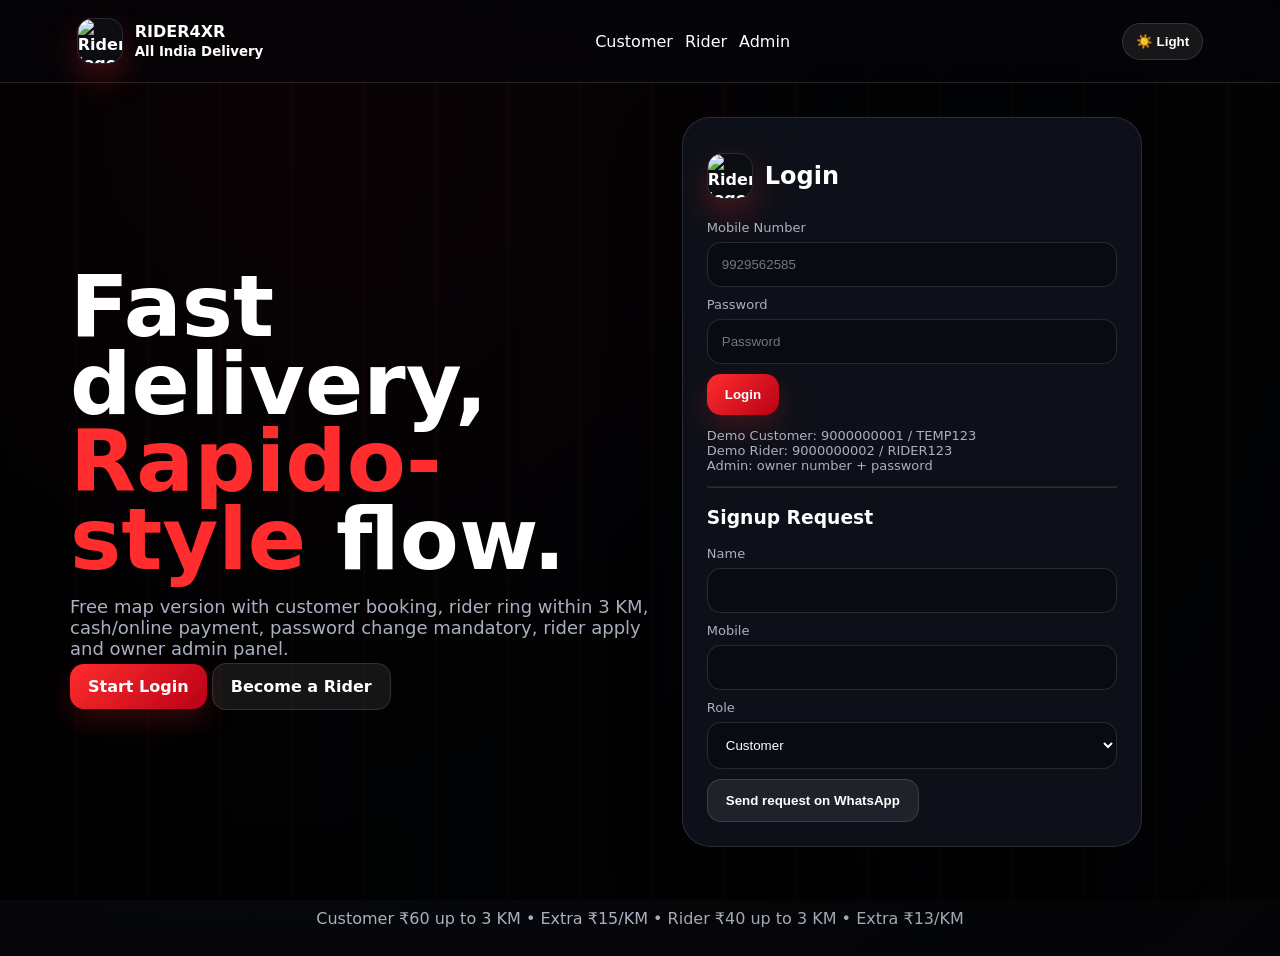
==== admin.html @ 963348f4 "Add files via upload" ====
<!doctype html><html><head><meta charset='utf-8'><meta name='viewport' content='width=device-width,initial-scale=1'><title>Admin - Rider4XR</title><script>document.documentElement.dataset.theme=localStorage.r4Theme||'dark'</script><link rel='stylesheet' href='style.css'></head><body onload='loadAdmin()'><header><div class='brand'><div class='logo'><img src='assets/logo_icon.png' alt='Rider4XR logo'></div><div>Owner Admin<br><small>Only owner login</small></div></div><button class='ghost' onclick='logout()'>Logout</button></header><main class='wrap'><div class='stats'><div class='stat'><small>Orders</small><b id='totalOrders'>0</b></div><div class='stat'><small>Collection</small><b id='collection'>₹0</b></div><div class='stat'><small>Rider Payout</small><b id='payout'>₹0</b></div><div class='stat'><small>Margin</small><b id='margin'>₹0</b></div></div><div class='grid' style='margin-top:18px;grid-template-columns:1fr 1fr'><section class='card'><h2>Rider/Customer Applications</h2><div id='apps' class='list'></div></section><section class='card'><h2>All Payments Together</h2><p class='hint'>Customer full payment yahan show hoga. Rider payout admin manually handle karega.</p><div id='allRides' class='list'></div></section></div></main><script src='app.js'></script></body></html>
---- style.css ----
:root{--bg:#07080c;--card:rgba(17,20,30,.82);--card2:#121622;--red:#ff2d2d;--red2:#b90016;--text:#fff;--muted:#aab0c0;--line:rgba(255,255,255,.12);--green:#23d18b}*{box-sizing:border-box}body{margin:0;font-family:Inter,system-ui,Segoe UI,Arial,sans-serif;background:radial-gradient(circle at 20% 10%,#2a0b14 0,#07080c 44%,#050507 100%);color:var(--text)}a{color:inherit;text-decoration:none}.bg-video{position:fixed;inset:0;background:linear-gradient(90deg,rgba(0,0,0,.82),rgba(0,0,0,.45)),url('assets/hero.png') center/cover no-repeat;filter:saturate(1.1);z-index:-2}.bg-video:after{content:"";position:absolute;inset:0;background:repeating-linear-gradient(90deg,transparent 0 70px,rgba(255,45,45,.05) 71px 72px);animation:move 9s linear infinite}@keyframes move{to{transform:translateX(140px)}}header{display:flex;justify-content:space-between;align-items:center;padding:18px 6vw;border-bottom:1px solid var(--line);backdrop-filter:blur(12px);position:sticky;top:0;z-index:10;background:rgba(5,6,10,.6)}.brand{display:flex;align-items:center;gap:12px;font-weight:900}.logo{width:46px;height:46px;border-radius:15px;background:linear-gradient(135deg,var(--red),#700);display:grid;place-items:center;box-shadow:0 14px 32px rgba(255,45,45,.25)}.nav{display:flex;gap:12px;align-items:center}.btn,button{border:0;border-radius:14px;padding:13px 18px;background:linear-gradient(135deg,var(--red),var(--red2));color:white;font-weight:800;cursor:pointer;box-shadow:0 12px 28px rgba(255,45,45,.2)}button.ghost,.ghost{background:rgba(255,255,255,.08);box-shadow:none;border:1px solid var(--line)}.wrap{max-width:1180px;margin:auto;padding:34px 20px}.hero{min-height:78vh;display:grid;grid-template-columns:1.05fr .95fr;gap:28px;align-items:center}.hero h1{font-size:clamp(42px,7vw,86px);line-height:.9;margin:0 0 16px}.accent{color:var(--red)}.sub{color:var(--muted);font-size:18px;max-width:620px}.card{background:var(--card);border:1px solid var(--line);border-radius:28px;padding:24px;backdrop-filter:blur(18px);box-shadow:0 30px 70px rgba(0,0,0,.38)}.grid{display:grid;grid-template-columns:repeat(3,1fr);gap:16px}.field{display:flex;flex-direction:column;gap:7px;margin:10px 0}label{color:var(--muted);font-size:13px}input,select,textarea{width:100%;padding:14px;border-radius:14px;border:1px solid var(--line);background:#090b12;color:#fff;outline:none}textarea{min-height:80px}.login-page{min-height:100vh;display:grid;place-items:center;padding:20px}.login-card{width:min(460px,94vw)}.hidden{display:none!important}.hint{color:var(--muted);font-size:13px}.panel{display:grid;grid-template-columns:360px 1fr;gap:18px}.map{height:72vh;border-radius:24px;overflow:hidden;border:1px solid var(--line);background:#111}.stats{display:grid;grid-template-columns:repeat(4,1fr);gap:12px}.stat{background:rgba(255,255,255,.06);border:1px solid var(--line);border-radius:18px;padding:16px}.stat b{display:block;font-size:24px}.list{display:grid;gap:10px}.item{padding:14px;border-radius:16px;background:rgba(255,255,255,.06);border:1px solid var(--line)}.pay{display:flex;gap:8px}.pay button{flex:1}.pill{display:inline-flex;padding:6px 10px;border-radius:99px;background:rgba(35,209,139,.13);color:#82ffc9;font-weight:800;font-size:12px}.swipe{height:62px;border-radius:32px;background:#10131e;border:1px solid var(--line);position:relative;overflow:hidden;display:flex;align-items:center;justify-content:center;color:#fff;font-weight:900;user-select:none;margin-top:14px}.knob{position:absolute;left:6px;width:50px;height:50px;border-radius:50%;background:linear-gradient(135deg,var(--red),#8b0011);display:grid;place-items:center;font-size:25px;box-shadow:0 8px 22px rgba(255,45,45,.4);transition:.15s}.ring{animation:ring 1s infinite}@keyframes ring{0%,100%{box-shadow:0 0 0 0 rgba(255,45,45,.45)}50%{box-shadow:0 0 0 18px rgba(255,45,45,0)}}.tabs{display:flex;gap:8px;margin-bottom:12px}.tabs button{flex:1;padding:10px}.footer{padding:28px;text-align:center;color:var(--muted)}@media(max-width:900px){.hero,.panel{grid-template-columns:1fr}.grid,.stats{grid-template-columns:1fr}.nav{display:none}.map{height:56vh}header{padding:12px 16px}}


/* Rider4XR Dark / Light Theme */
:root[data-theme="light"]{--bg:#f6f7fb;--card:rgba(255,255,255,.88);--card2:#ffffff;--text:#111827;--muted:#5f6675;--line:rgba(17,24,39,.14);--green:#0f9f6e}
:root[data-theme="light"] body{background:linear-gradient(135deg,#ffffff,#f2f4f8 55%,#fff0f0);color:var(--text)}
:root[data-theme="light"] .bg-video{background:linear-gradient(90deg,rgba(255,255,255,.88),rgba(255,255,255,.55)),url('assets/hero.png') center/cover no-repeat;filter:saturate(.95) brightness(1.08)}
:root[data-theme="light"] header{background:rgba(255,255,255,.76)}
:root[data-theme="light"] input,:root[data-theme="light"] select,:root[data-theme="light"] textarea{background:#fff;color:#111827;border-color:var(--line)}
:root[data-theme="light"] .ghost,:root[data-theme="light"] button.ghost{background:rgba(17,24,39,.06);color:#111827}
:root[data-theme="light"] .stat,:root[data-theme="light"] .item{background:rgba(255,255,255,.8)}
:root[data-theme="light"] .swipe{background:#ffffff;color:#111827}
.logo{overflow:hidden;background:#0b0d12!important;border:1px solid var(--line)}
.logo img{width:100%;height:100%;object-fit:cover;display:block}
.theme-toggle{border-radius:999px;padding:10px 13px;font-weight:900;border:1px solid var(--line);background:rgba(255,255,255,.08);box-shadow:none;color:var(--text)}
:root[data-theme="light"] .theme-toggle{background:rgba(17,24,39,.06);color:#111827}
@media(max-width:900px){.theme-toggle{position:fixed;right:14px;bottom:14px;z-index:99;box-shadow:0 12px 30px rgba(0,0,0,.25)}}
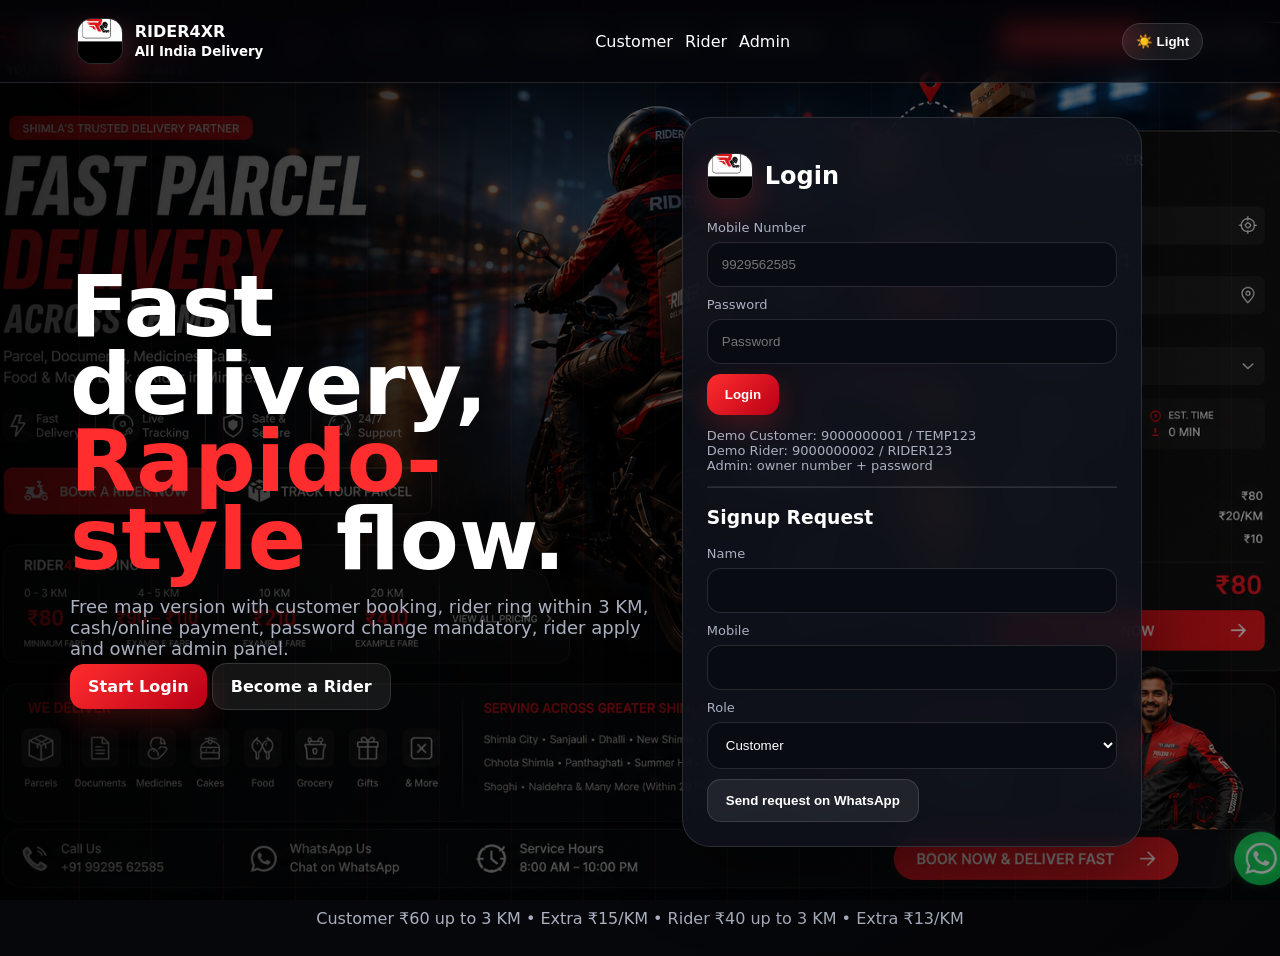
==== commit 8403bce4: "Add files via upload" ====
--- a/admin.html
+++ b/admin.html
@@ -1 +1,3 @@
-<!doctype html><html><head><meta charset='utf-8'><meta name='viewport' content='width=device-width,initial-scale=1'><title>Admin - Rider4XR</title><script>document.documentElement.dataset.theme=localStorage.r4Theme||'dark'</script><link rel='stylesheet' href='style.css'></head><body onload='loadAdmin()'><header><div class='brand'><div class='logo'><img src='assets/logo_icon.png' alt='Rider4XR logo'></div><div>Owner Admin<br><small>Only owner login</small></div></div><button class='ghost' onclick='logout()'>Logout</button></header><main class='wrap'><div class='stats'><div class='stat'><small>Orders</small><b id='totalOrders'>0</b></div><div class='stat'><small>Collection</small><b id='collection'>₹0</b></div><div class='stat'><small>Rider Payout</small><b id='payout'>₹0</b></div><div class='stat'><small>Margin</small><b id='margin'>₹0</b></div></div><div class='grid' style='margin-top:18px;grid-template-columns:1fr 1fr'><section class='card'><h2>Rider/Customer Applications</h2><div id='apps' class='list'></div></section><section class='card'><h2>All Payments Together</h2><p class='hint'>Customer full payment yahan show hoga. Rider payout admin manually handle karega.</p><div id='allRides' class='list'></div></section></div></main><script src='app.js'></script></body></html>
+<!doctype html><html><head><meta charset='utf-8'><meta name='viewport' content='width=device-width,initial-scale=1'><title>Admin - Rider4XR</title><script>document.documentElement.dataset.theme=localStorage.r4Theme||'dark'</script><link rel='stylesheet' href='style.css'></head><body onload='loadAdmin()'><header><div class='brand'><div class='logo'><img src='assets/logo_icon.png' alt='Rider4XR logo'></div><div>Owner Admin<br><small>Only owner login</small></div></div><button class='ghost' onclick='logout()'>Logout</button></header><main class='wrap'><div class='stats'><div class='stat'><small>Orders</small><b id='totalOrders'>0</b></div><div class='stat'><small>Collection</small><b id='collection'>₹0</b></div><div class='stat'><small>Rider Payout</small><b id='payout'>₹0</b></div><div class='stat'><small>Margin</small><b id='margin'>₹0</b></div></div><div class='grid' style='margin-top:18px;grid-template-columns:1fr 1fr'><section class='card'><h2>Rider/Customer Applications</h2><div id='apps' class='list'></div></section><section class='card'><h2>All Payments Together</h2><p class='hint'>Customer full payment yahan show hoga. Rider payout admin manually handle karega.</p><div id='allRides' class='list'></div></section>
+<section class='card'><h2>Support / Issue Tickets</h2><p class='hint'>Customer aur rider ke WhatsApp issue yahan save honge.</p><div id='issues' class='list'></div></section>
+<section class='card'><h2>Customer / Rider Control</h2><p class='hint'>Active lock, 24 hour block, extra booking approval, blacklist control.</p><div id='controls' class='list'></div></section></div></main><script src='app.js'></script></body></html>
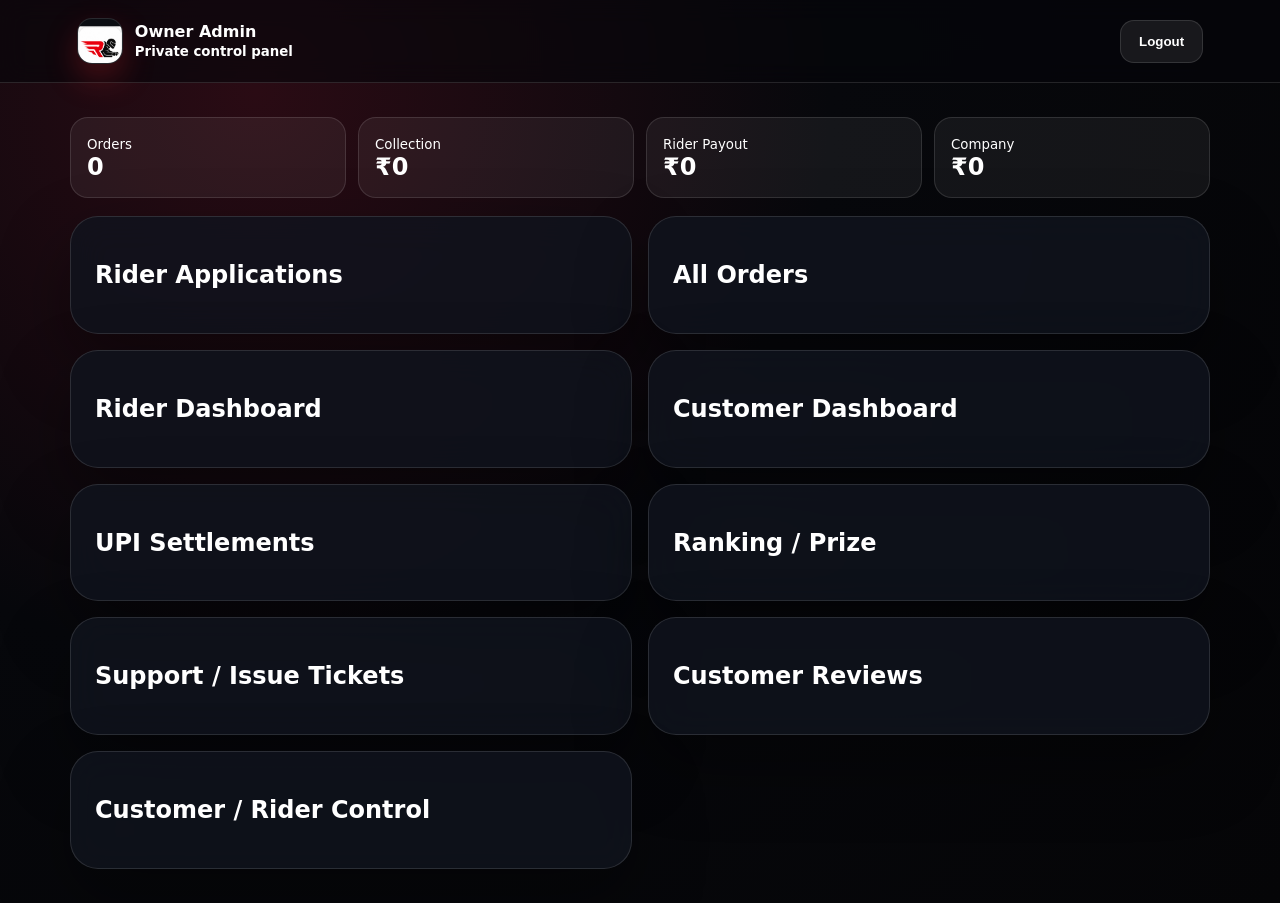
==== commit c13cf2ae: "Add files via upload" ====
--- a/admin.html
+++ b/admin.html
@@ -1,3 +1,36 @@
-<!doctype html><html><head><meta charset='utf-8'><meta name='viewport' content='width=device-width,initial-scale=1'><title>Admin - Rider4XR</title><script>document.documentElement.dataset.theme=localStorage.r4Theme||'dark'</script><link rel='stylesheet' href='style.css'></head><body onload='loadAdmin()'><header><div class='brand'><div class='logo'><img src='assets/logo_icon.png' alt='Rider4XR logo'></div><div>Owner Admin<br><small>Only owner login</small></div></div><button class='ghost' onclick='logout()'>Logout</button></header><main class='wrap'><div class='stats'><div class='stat'><small>Orders</small><b id='totalOrders'>0</b></div><div class='stat'><small>Collection</small><b id='collection'>₹0</b></div><div class='stat'><small>Rider Payout</small><b id='payout'>₹0</b></div><div class='stat'><small>Margin</small><b id='margin'>₹0</b></div></div><div class='grid' style='margin-top:18px;grid-template-columns:1fr 1fr'><section class='card'><h2>Rider/Customer Applications</h2><div id='apps' class='list'></div></section><section class='card'><h2>All Payments Together</h2><p class='hint'>Customer full payment yahan show hoga. Rider payout admin manually handle karega.</p><div id='allRides' class='list'></div></section>
-<section class='card'><h2>Support / Issue Tickets</h2><p class='hint'>Customer aur rider ke WhatsApp issue yahan save honge.</p><div id='issues' class='list'></div></section>
-<section class='card'><h2>Customer / Rider Control</h2><p class='hint'>Active lock, 24 hour block, extra booking approval, blacklist control.</p><div id='controls' class='list'></div></section></div></main><script src='app.js'></script></body></html>
+<!doctype html>
+<html>
+<head>
+  <meta charset="utf-8">
+  <meta name="viewport" content="width=device-width,initial-scale=1">
+  <title>Admin - Rider4XR</title>
+  <script>document.documentElement.dataset.theme=localStorage.r4Theme||'dark'</script>
+  <link rel="stylesheet" href="style.css">
+</head>
+<body onload="loadAdmin()">
+<header>
+  <div class="brand"><div class="logo"><img src="assets/logo_icon.png" alt="Rider4XR logo"></div><div>Owner Admin<br><small>Private control panel</small></div></div>
+  <button class="ghost" onclick="logout()">Logout</button>
+</header>
+<main class="wrap">
+  <div class="stats">
+    <div class="stat"><small>Orders</small><b id="totalOrders">0</b></div>
+    <div class="stat"><small>Collection</small><b id="collection">₹0</b></div>
+    <div class="stat"><small>Rider Payout</small><b id="payout">₹0</b></div>
+    <div class="stat"><small>Company</small><b id="margin">₹0</b></div>
+  </div>
+  <div class="grid admin-grid" style="margin-top:18px">
+    <section class="card"><h2>Rider Applications</h2><div id="apps" class="list"></div></section>
+    <section class="card"><h2>All Orders</h2><div id="allRides" class="list"></div></section>
+    <section class="card"><h2>Rider Dashboard</h2><div id="riderDash" class="list"></div></section>
+    <section class="card"><h2>Customer Dashboard</h2><div id="customerDash" class="list"></div></section>
+    <section class="card"><h2>UPI Settlements</h2><div id="settlements" class="list"></div></section>
+    <section class="card"><h2>Ranking / Prize</h2><div id="rankingsAdmin" class="list"></div></section>
+    <section class="card"><h2>Support / Issue Tickets</h2><div id="issues" class="list"></div></section>
+    <section class="card"><h2>Customer Reviews</h2><div id="reviewsAdmin" class="list"></div></section>
+    <section class="card"><h2>Customer / Rider Control</h2><div id="controls" class="list"></div></section>
+  </div>
+</main>
+<script src="app.js"></script>
+</body>
+</html>
--- a/style.css
+++ b/style.css
@@ -15,3 +15,20 @@
 .theme-toggle{border-radius:999px;padding:10px 13px;font-weight:900;border:1px solid var(--line);background:rgba(255,255,255,.08);box-shadow:none;color:var(--text)}
 :root[data-theme="light"] .theme-toggle{background:rgba(17,24,39,.06);color:#111827}
 @media(max-width:900px){.theme-toggle{position:fixed;right:14px;bottom:14px;z-index:99;box-shadow:0 12px 30px rgba(0,0,0,.25)}}
+
+/* Rider4XR professional feature update */
+.booking-options{display:grid;grid-template-columns:repeat(3,1fr);gap:8px;margin:14px 0}
+.booking-option{padding:12px 8px;border-radius:16px;background:rgba(255,255,255,.06);border:1px solid var(--line);box-shadow:none}
+.booking-option.active{background:linear-gradient(135deg,var(--red),var(--red2));border-color:transparent}
+.notice{padding:12px 14px;border-radius:16px;background:rgba(255,45,45,.10);border:1px solid rgba(255,45,45,.22);color:var(--text);font-size:13px}
+.customer-stats{grid-template-columns:repeat(2,1fr)!important}
+.otp-grid{display:grid;grid-template-columns:1fr 1fr;gap:10px;margin:14px 0}
+.otp-card{border:1px solid var(--line);background:rgba(255,255,255,.06);border-radius:18px;padding:14px;text-align:center}
+.otp-card small{color:var(--muted);display:block;margin-bottom:4px}
+.otp-card b{font-size:28px;letter-spacing:2px;color:var(--red)}
+.password-field{position:relative}
+.password-field input{padding-right:78px}
+.mini-btn{position:absolute;right:8px;bottom:7px;padding:8px 10px;border-radius:10px;box-shadow:none;font-size:12px}
+.admin-grid{grid-template-columns:1fr 1fr!important}
+@media(max-width:900px){.admin-grid{grid-template-columns:1fr!important}}
+@media(max-width:520px){.booking-options{grid-template-columns:1fr}.customer-stats{grid-template-columns:1fr!important}.otp-grid{grid-template-columns:1fr}}
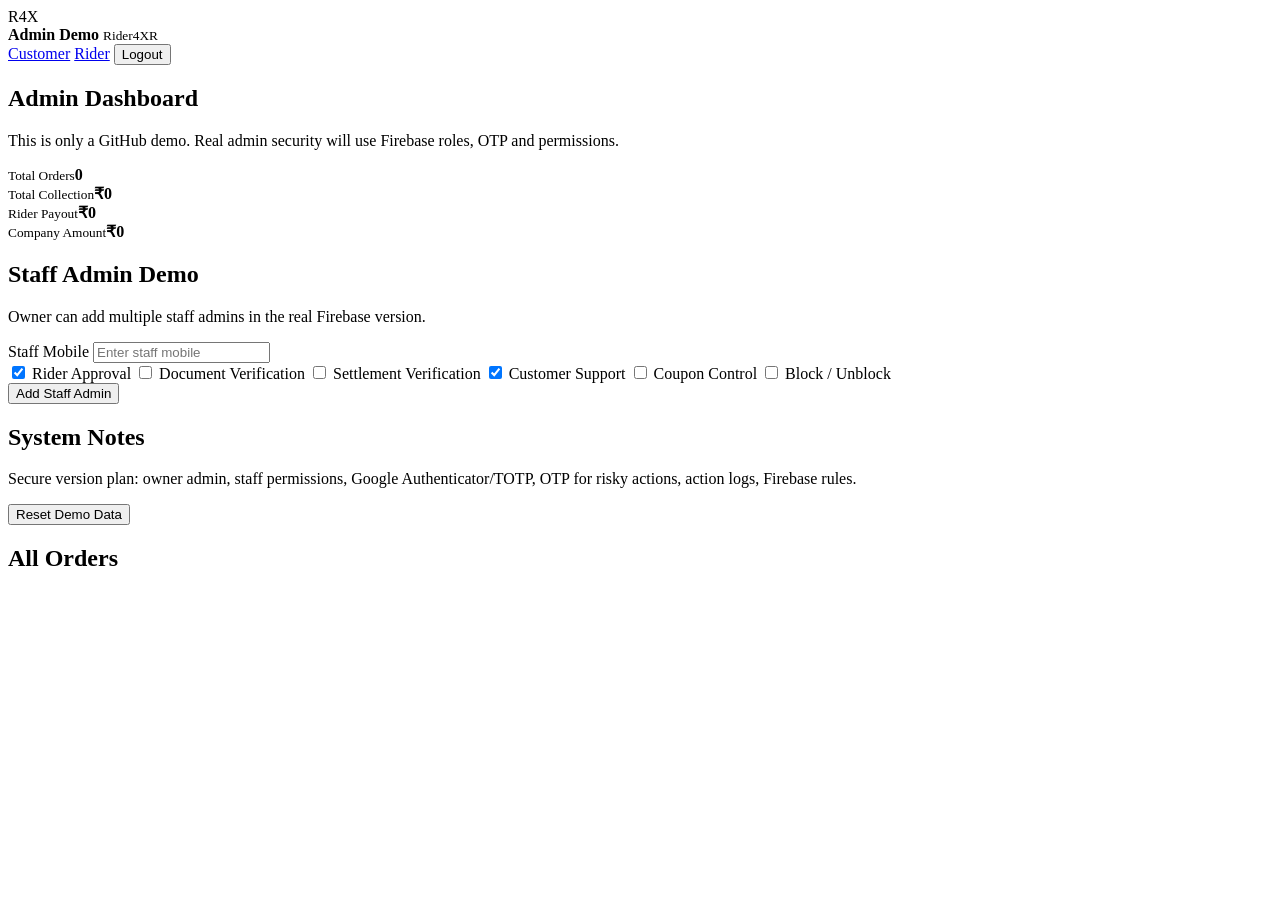
==== commit ff401c35: "Add files via upload" ====
--- a/admin.html
+++ b/admin.html
@@ -1,36 +1,85 @@
 <!doctype html>
-<html>
+<html lang="en">
 <head>
   <meta charset="utf-8">
-  <meta name="viewport" content="width=device-width,initial-scale=1">
-  <title>Admin - Rider4XR</title>
-  <script>document.documentElement.dataset.theme=localStorage.r4Theme||'dark'</script>
-  <link rel="stylesheet" href="style.css">
+  <meta name="viewport" content="width=device-width, initial-scale=1">
+  <title>Rider4XR Admin</title>
+  <link rel="manifest" href="manifest.json">
+  <link rel="stylesheet" href="css/style.css">
 </head>
-<body onload="loadAdmin()">
-<header>
-  <div class="brand"><div class="logo"><img src="assets/logo_icon.png" alt="Rider4XR logo"></div><div>Owner Admin<br><small>Private control panel</small></div></div>
-  <button class="ghost" onclick="logout()">Logout</button>
-</header>
-<main class="wrap">
-  <div class="stats">
-    <div class="stat"><small>Orders</small><b id="totalOrders">0</b></div>
-    <div class="stat"><small>Collection</small><b id="collection">₹0</b></div>
-    <div class="stat"><small>Rider Payout</small><b id="payout">₹0</b></div>
-    <div class="stat"><small>Company</small><b id="margin">₹0</b></div>
-  </div>
-  <div class="grid admin-grid" style="margin-top:18px">
-    <section class="card"><h2>Rider Applications</h2><div id="apps" class="list"></div></section>
-    <section class="card"><h2>All Orders</h2><div id="allRides" class="list"></div></section>
-    <section class="card"><h2>Rider Dashboard</h2><div id="riderDash" class="list"></div></section>
-    <section class="card"><h2>Customer Dashboard</h2><div id="customerDash" class="list"></div></section>
-    <section class="card"><h2>UPI Settlements</h2><div id="settlements" class="list"></div></section>
-    <section class="card"><h2>Ranking / Prize</h2><div id="rankingsAdmin" class="list"></div></section>
-    <section class="card"><h2>Support / Issue Tickets</h2><div id="issues" class="list"></div></section>
-    <section class="card"><h2>Customer Reviews</h2><div id="reviewsAdmin" class="list"></div></section>
-    <section class="card"><h2>Customer / Rider Control</h2><div id="controls" class="list"></div></section>
-  </div>
-</main>
-<script src="app.js"></script>
+<body>
+  <div class="bg"></div>
+  <div class="road-lines"></div>
+
+  <header class="topbar">
+    <div class="brand">
+      <div class="logo">R4X</div>
+      <div>
+        <strong>Admin Demo</strong>
+        <small id="adminMobile">Rider4XR</small>
+      </div>
+    </div>
+    <nav class="nav">
+      <a class="btn ghost" href="customer.html">Customer</a>
+      <a class="btn ghost" href="rider.html">Rider</a>
+      <button class="ghost" onclick="logoutUser()">Logout</button>
+    </nav>
+  </header>
+
+  <main class="container">
+    <section class="card">
+      <h1>Admin Dashboard</h1>
+      <p class="note">This is only a GitHub demo. Real admin security will use Firebase roles, OTP and permissions.</p>
+
+      <div class="stats four">
+        <div><small>Total Orders</small><b id="totalOrders">0</b></div>
+        <div><small>Total Collection</small><b id="totalCollection">₹0</b></div>
+        <div><small>Rider Payout</small><b id="totalPayout">₹0</b></div>
+        <div><small>Company Amount</small><b id="totalCompany">₹0</b></div>
+      </div>
+    </section>
+
+    <section class="grid-2">
+      <section class="card">
+        <h2>Staff Admin Demo</h2>
+        <p class="muted">Owner can add multiple staff admins in the real Firebase version.</p>
+
+        <label>Staff Mobile</label>
+        <input id="staffMobile" placeholder="Enter staff mobile">
+
+        <div class="permissions">
+          <label><input type="checkbox" id="permRider" checked> Rider Approval</label>
+          <label><input type="checkbox" id="permDocs"> Document Verification</label>
+          <label><input type="checkbox" id="permSettlement"> Settlement Verification</label>
+          <label><input type="checkbox" id="permSupport" checked> Customer Support</label>
+          <label><input type="checkbox" id="permCoupon"> Coupon Control</label>
+          <label><input type="checkbox" id="permBlock"> Block / Unblock</label>
+        </div>
+
+        <button onclick="addStaffAdmin()">Add Staff Admin</button>
+        <div id="staffList" class="list mini"></div>
+      </section>
+
+      <section class="card">
+        <h2>System Notes</h2>
+        <p class="note">
+          Secure version plan: owner admin, staff permissions, Google Authenticator/TOTP, OTP for risky actions, action logs, Firebase rules.
+        </p>
+        <button class="ghost" onclick="resetDemoData()">Reset Demo Data</button>
+      </section>
+    </section>
+
+    <section class="card">
+      <h2>All Orders</h2>
+      <div id="adminOrdersList" class="list"></div>
+    </section>
+  </main>
+
+  <script src="js/config.js"></script>
+  <script src="js/db.js"></script>
+  <script src="js/utils.js"></script>
+  <script src="js/pricing.js"></script>
+  <script src="js/auth.js"></script>
+  <script src="js/admin.js"></script>
 </body>
-</html>+</html>
